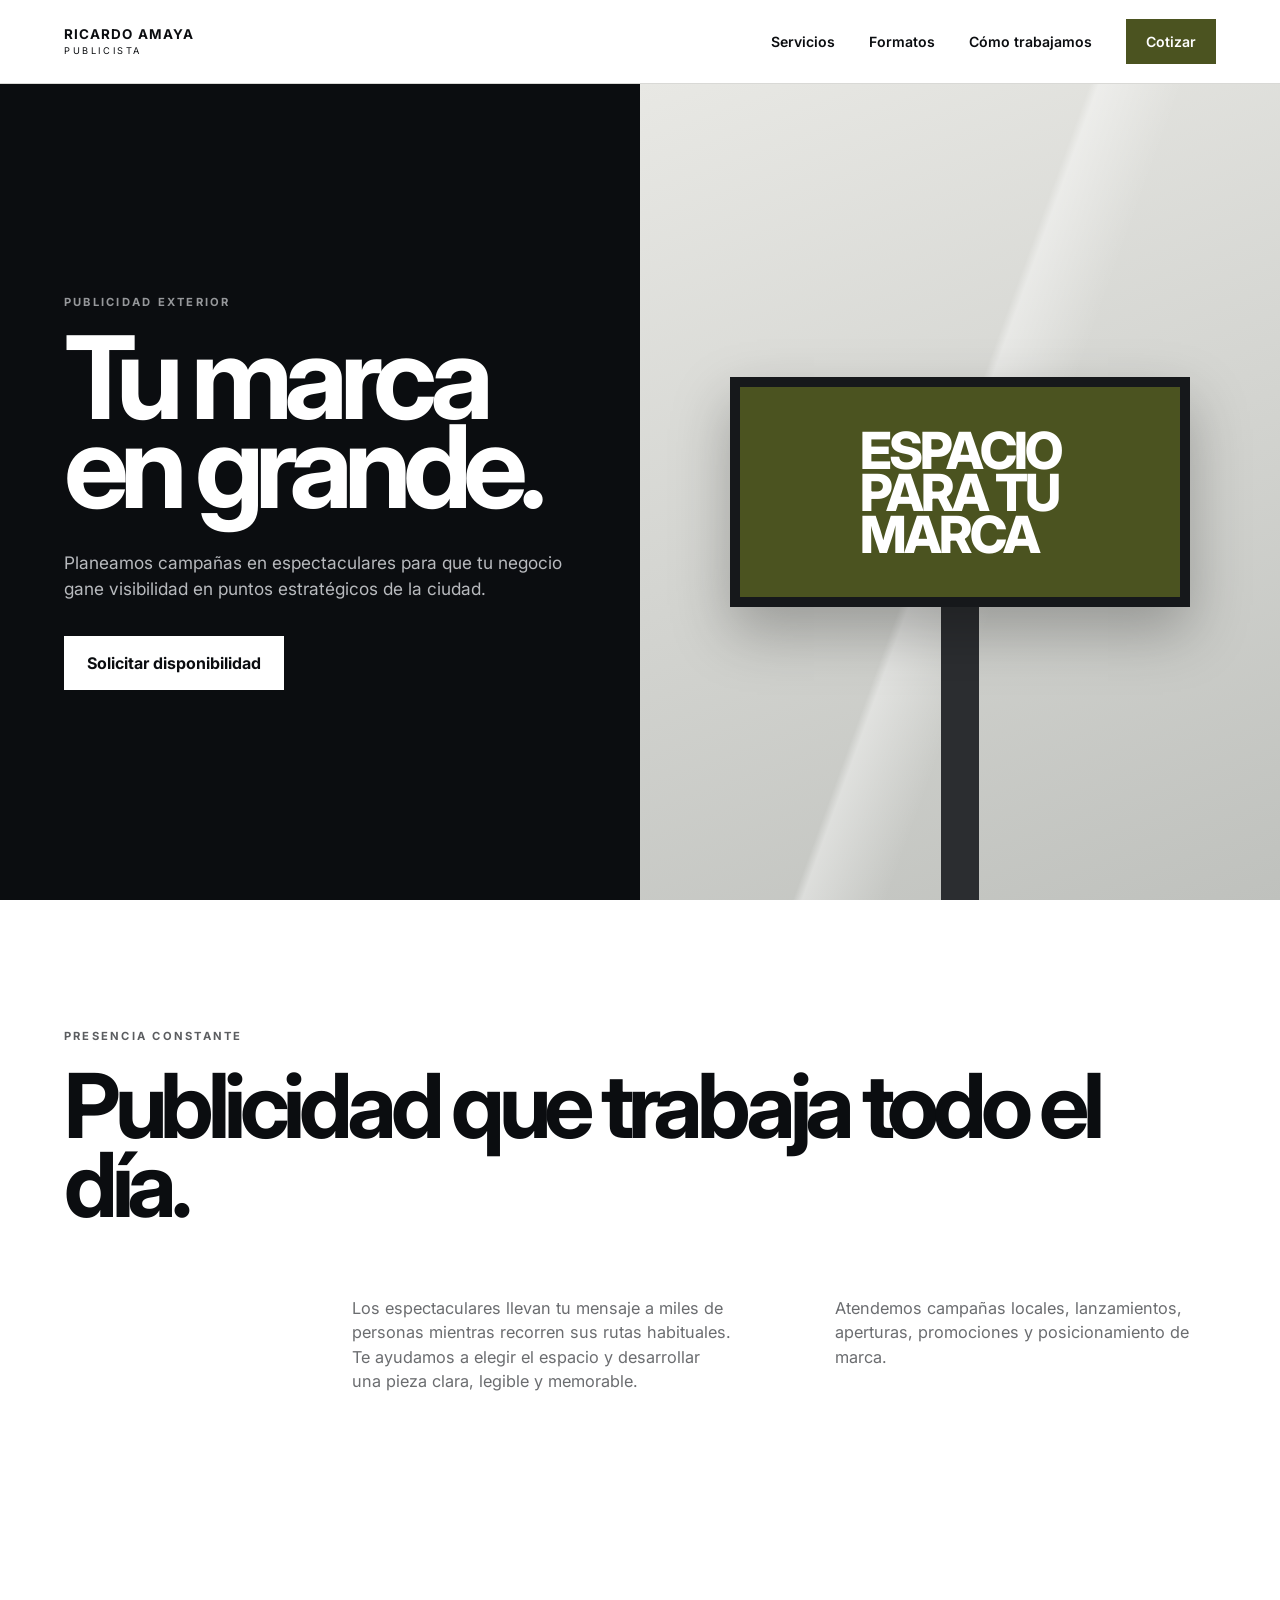
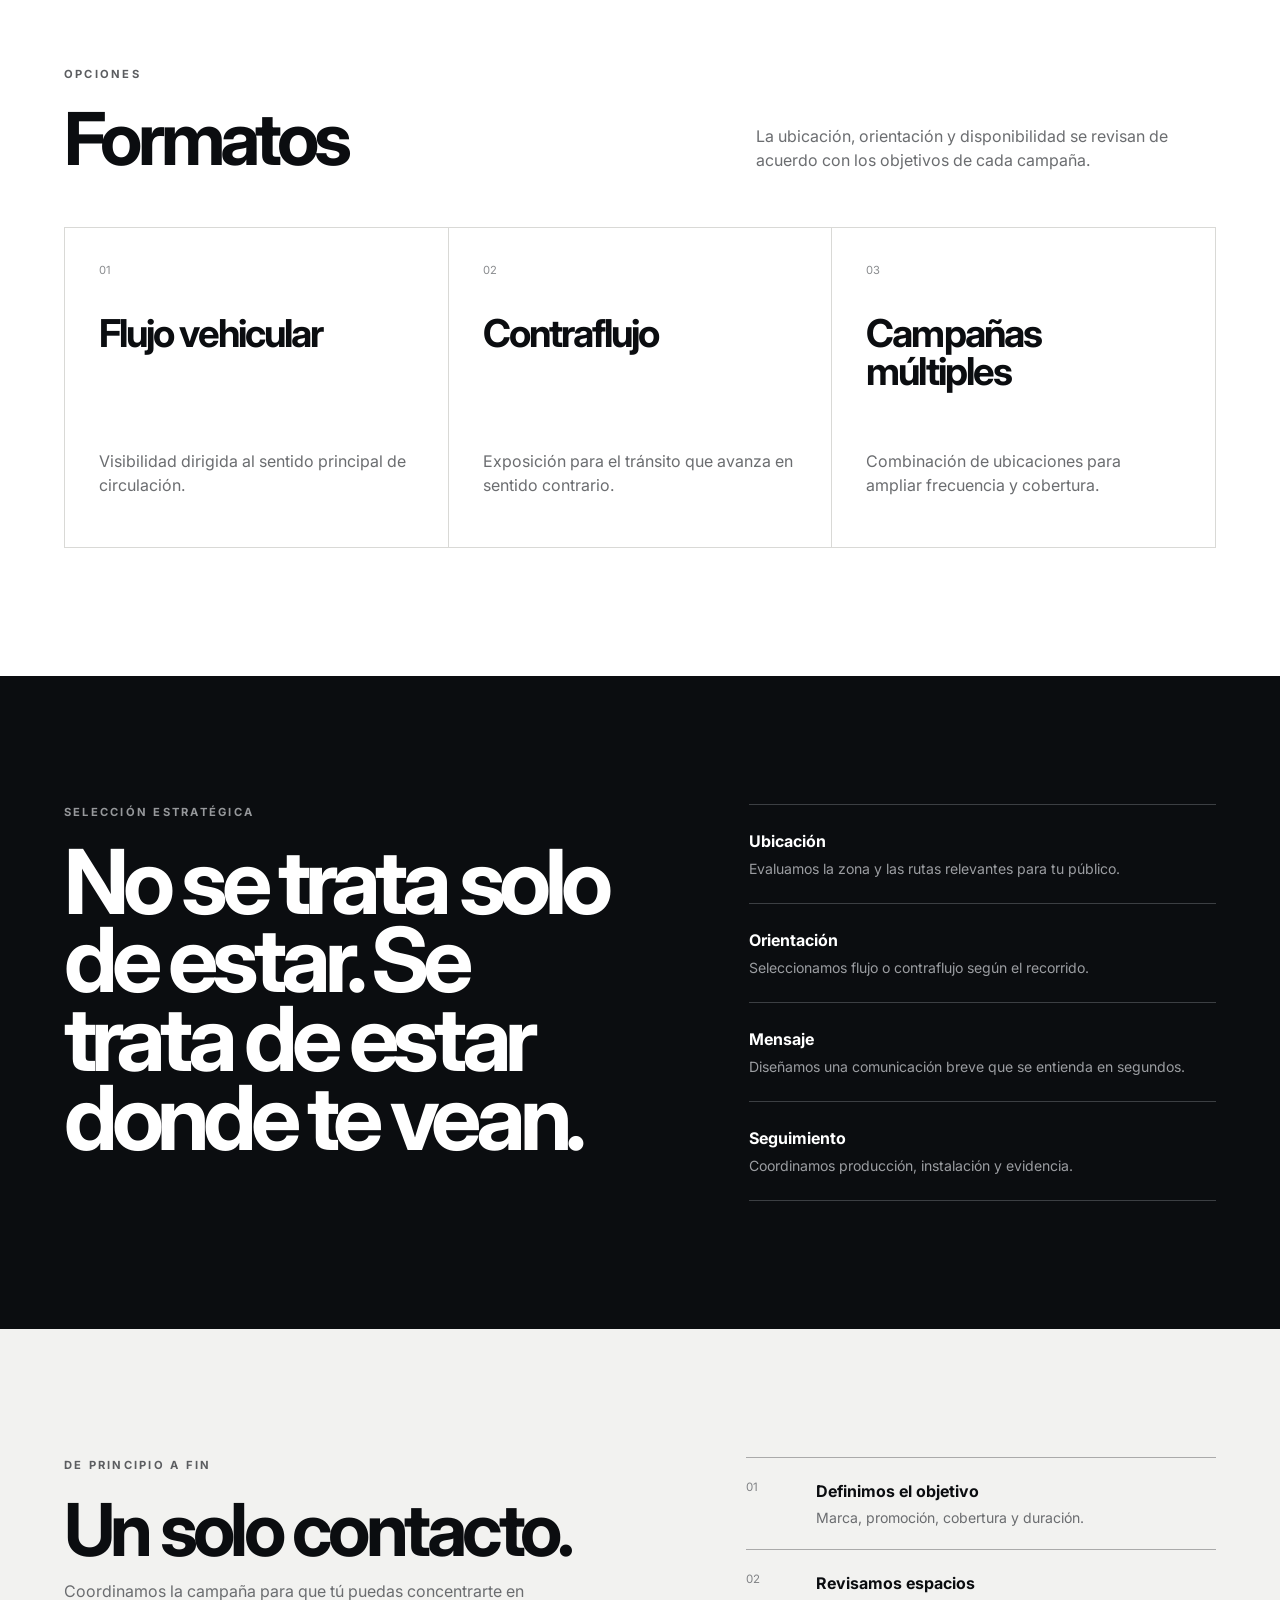
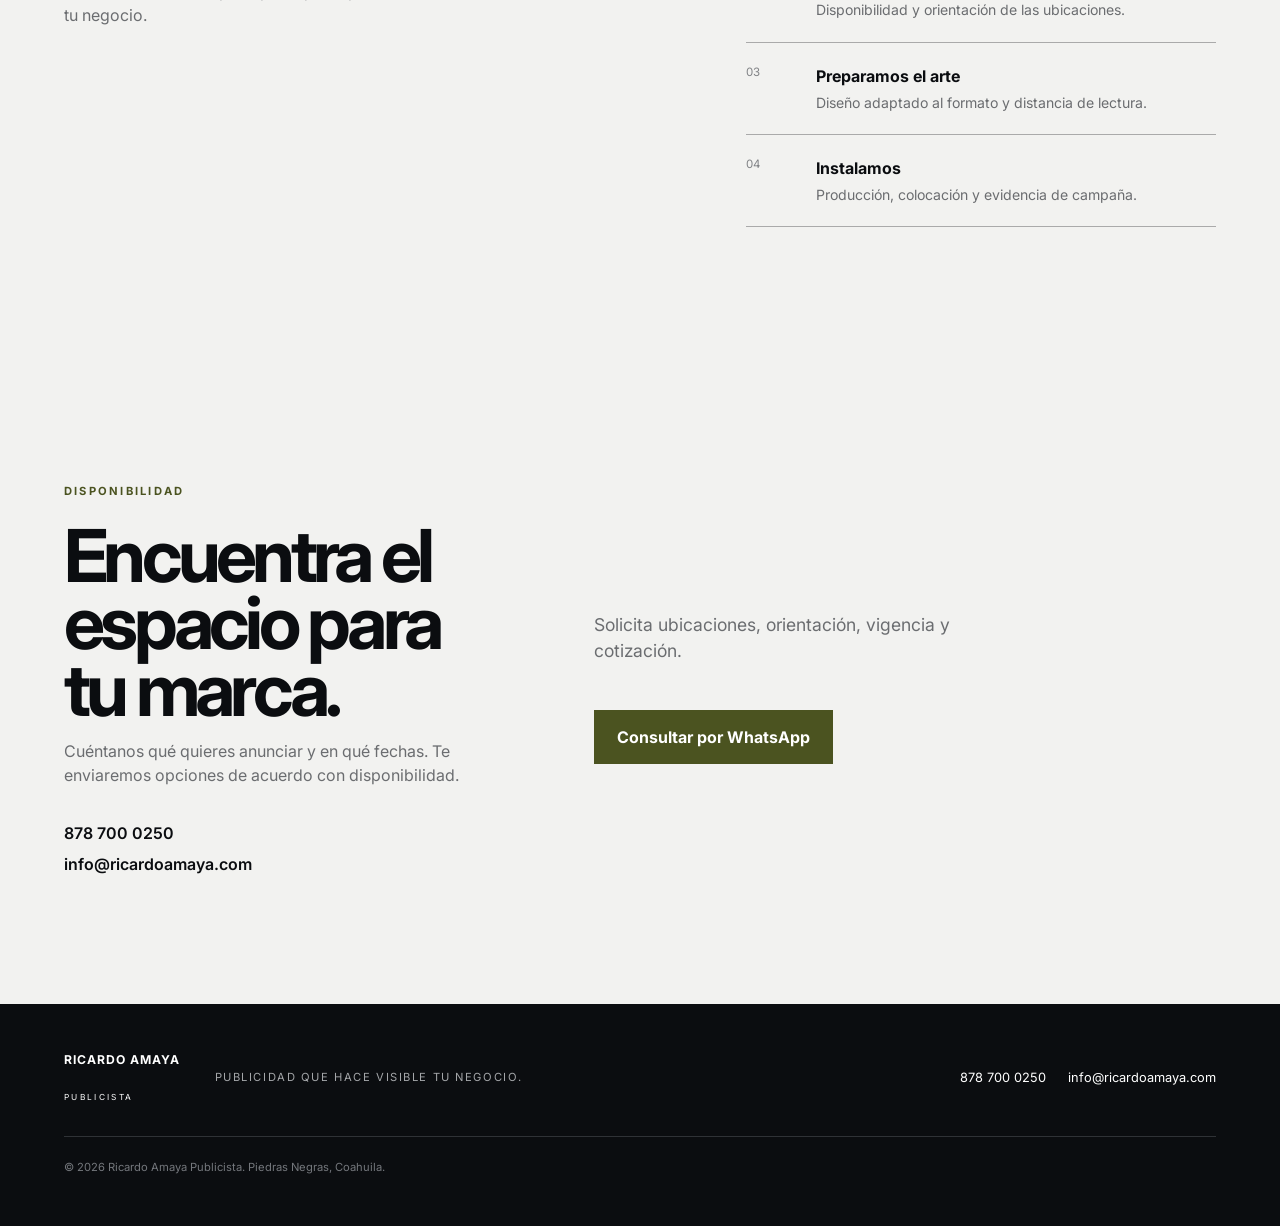
==== servicios/espectaculares.html @ 683adf5c "Agregar página de espectaculares" ====
<!doctype html>
<html lang="es-MX">
<head>
  <meta charset="UTF-8"><meta name="viewport" content="width=device-width,initial-scale=1">
  <meta name="theme-color" content="#0b0d10">
  <meta name="description" content="Publicidad en espectaculares y medios exteriores en Piedras Negras. Planeación, espacios, producción e instalación.">
  <meta property="og:title" content="Espectaculares | Ricardo Amaya Publicista"><meta property="og:type" content="website">
  <title>Espectaculares | Ricardo Amaya Publicista</title>
  <link rel="icon" type="image/png" sizes="64x64" href="../assets/icons/favicon-64.png">
  <link rel="preconnect" href="https://fonts.googleapis.com"><link rel="preconnect" href="https://fonts.gstatic.com" crossorigin>
  <link href="https://fonts.googleapis.com/css2?family=Inter:wght@400;500;600;700;800&display=swap" rel="stylesheet">
  <link rel="stylesheet" href="../styles.css"><link rel="stylesheet" href="../films-overrides.css">
</head>
<body class="service-page">
  <header class="site-header">
    <a class="brand brand-wordmark" href="../index.html" aria-label="Ricardo Amaya Publicista, inicio"><strong>RICARDO AMAYA</strong><span>PUBLICISTA</span></a>
    <button class="menu-button" aria-label="Abrir menú" aria-expanded="false">Menú</button>
    <nav class="nav"><a href="../index.html#servicios">Servicios</a><a href="#formatos">Formatos</a><a href="#proceso">Cómo trabajamos</a><a class="nav-cta" href="https://wa.me/528787000250?text=Hola%20Ricardo%2C%20quiero%20cotizar%20un%20espectacular" target="_blank" rel="noreferrer">Cotizar</a></nav>
  </header>
  <main>
    <section class="service-hero">
      <div><p class="eyebrow eyebrow-light">Publicidad exterior</p><h1>Tu marca<br>en grande.</h1><p>Planeamos campañas en espectaculares para que tu negocio gane visibilidad en puntos estratégicos de la ciudad.</p><a class="button button-white" href="#contacto">Solicitar disponibilidad</a></div>
      <div class="billboard-scene" aria-label="Representación de un espectacular publicitario"><div class="billboard"><span>ESPACIO<br>PARA TU<br>MARCA</span></div><div class="billboard-post"></div></div>
    </section>
    <section class="section exterior-intro">
      <p class="eyebrow">Presencia constante</p><h2>Publicidad que trabaja todo el día.</h2>
      <div class="exterior-copy"><p>Los espectaculares llevan tu mensaje a miles de personas mientras recorren sus rutas habituales. Te ayudamos a elegir el espacio y desarrollar una pieza clara, legible y memorable.</p><p>Atendemos campañas locales, lanzamientos, aperturas, promociones y posicionamiento de marca.</p></div>
    </section>
    <section class="section formats" id="formatos">
      <div class="section-heading"><div><p class="eyebrow">Opciones</p><h2>Formatos</h2></div><p>La ubicación, orientación y disponibilidad se revisan de acuerdo con los objetivos de cada campaña.</p></div>
      <div class="format-grid"><article><span>01</span><h3>Flujo vehicular</h3><p>Visibilidad dirigida al sentido principal de circulación.</p></article><article><span>02</span><h3>Contraflujo</h3><p>Exposición para el tránsito que avanza en sentido contrario.</p></article><article><span>03</span><h3>Campañas múltiples</h3><p>Combinación de ubicaciones para ampliar frecuencia y cobertura.</p></article></div>
    </section>
    <section class="section location-section">
      <div><p class="eyebrow eyebrow-light">Selección estratégica</p><h2>No se trata solo de estar. Se trata de estar donde te vean.</h2></div>
      <ul><li><strong>Ubicación</strong><span>Evaluamos la zona y las rutas relevantes para tu público.</span></li><li><strong>Orientación</strong><span>Seleccionamos flujo o contraflujo según el recorrido.</span></li><li><strong>Mensaje</strong><span>Diseñamos una comunicación breve que se entienda en segundos.</span></li><li><strong>Seguimiento</strong><span>Coordinamos producción, instalación y evidencia.</span></li></ul>
    </section>
    <section class="section process-section" id="proceso">
      <div class="process-intro"><p class="eyebrow">De principio a fin</p><h2>Un solo contacto.</h2><p>Coordinamos la campaña para que tú puedas concentrarte en tu negocio.</p></div>
      <ol class="process"><li><span>01</span><div><strong>Definimos el objetivo</strong><p>Marca, promoción, cobertura y duración.</p></div></li><li><span>02</span><div><strong>Revisamos espacios</strong><p>Disponibilidad y orientación de las ubicaciones.</p></div></li><li><span>03</span><div><strong>Preparamos el arte</strong><p>Diseño adaptado al formato y distancia de lectura.</p></div></li><li><span>04</span><div><strong>Instalamos</strong><p>Producción, colocación y evidencia de campaña.</p></div></li></ol>
    </section>
    <section class="contact service-contact section" id="contacto">
      <div class="contact-copy"><p class="eyebrow">Disponibilidad</p><h2>Encuentra el espacio para tu marca.</h2><p>Cuéntanos qué quieres anunciar y en qué fechas. Te enviaremos opciones de acuerdo con disponibilidad.</p><div class="contact-direct"><a href="tel:+528787000250">878 700 0250</a><a href="mailto:info@ricardoamaya.com">info@ricardoamaya.com</a></div></div>
      <div class="contact-action"><p>Solicita ubicaciones, orientación, vigencia y cotización.</p><a class="button button-dark" href="https://wa.me/528787000250?text=Hola%20Ricardo%2C%20quiero%20conocer%20la%20disponibilidad%20de%20espectaculares" target="_blank" rel="noreferrer">Consultar por WhatsApp</a></div>
    </section>
  </main>
  <footer><div class="footer-wordmark"><strong>RICARDO AMAYA</strong><span>PUBLICISTA</span></div><p>Publicidad que hace visible tu negocio.</p><div><a href="tel:+528787000250">878 700 0250</a><a href="mailto:info@ricardoamaya.com">info@ricardoamaya.com</a></div><small>© <span id="year"></span> Ricardo Amaya Publicista. Piedras Negras, Coahuila.</small></footer>
  <script src="../app.js"></script>
</body>
</html>
---- styles.css ----
:root{--black:#0b0d10;--white:#fff;--paper:#f2f2f0;--gray:#6b6d70;--line:#d9d9d6;--pad:clamp(20px,5vw,76px)}
*{box-sizing:border-box}html{scroll-behavior:smooth}body{margin:0;background:#fff;color:var(--black);font-family:Inter,Arial,sans-serif;line-height:1.5}a{color:inherit;text-decoration:none}button,input,textarea{font:inherit}img{max-width:100%}.site-header{height:84px;padding:0 var(--pad);display:flex;align-items:center;justify-content:space-between;border-bottom:1px solid var(--line);position:sticky;top:0;background:rgba(255,255,255,.96);backdrop-filter:blur(14px);z-index:20}.brand img{width:86px;height:60px;object-fit:contain}.nav{display:flex;align-items:center;gap:34px;font-weight:600;font-size:.88rem}.nav a:not(.nav-cta):hover{opacity:.5}.nav-cta{background:var(--black);color:#fff;padding:12px 20px}.menu-button{display:none;border:0;background:none;font-weight:700}.eyebrow{text-transform:uppercase;letter-spacing:.2em;font-weight:700;font-size:.7rem;margin:0 0 22px;color:#5b5d60}.eyebrow-light{color:#96989b}.hero{min-height:calc(100vh - 84px);display:grid;grid-template-columns:1.07fr .93fr;background:var(--black);color:#fff}.hero-copy{padding:clamp(75px,9vw,140px) var(--pad);display:flex;flex-direction:column;justify-content:center}.hero-copy .eyebrow{color:#a4a6a9}.hero h1{font-size:clamp(3.8rem,7.7vw,8.1rem);line-height:.88;letter-spacing:-.072em;margin:0 0 35px;max-width:1050px}.hero-text{font-size:clamp(1rem,1.45vw,1.22rem);max-width:650px;color:#babcbf;margin:0 0 38px}.hero-actions{display:flex;gap:12px;flex-wrap:wrap}.button{min-height:52px;padding:14px 22px;display:inline-flex;align-items:center;justify-content:center;font-weight:700;border:1px solid var(--black);cursor:pointer}.button-white{background:#fff;color:var(--black);border-color:#fff}.button-outline{background:transparent;color:#fff;border-color:#55585c}.button-dark{background:var(--black);color:#fff}.hero-reel{min-height:580px;margin:clamp(20px,3vw,48px);margin-left:0;border:1px solid #31343a;position:relative;display:grid;place-items:center;background:radial-gradient(circle at 52% 42%,#252930 0,#111317 40%,#08090b 75%);overflow:hidden}.hero-reel:before,.hero-reel:after{content:"";position:absolute;border:1px solid #292c31;width:70%;aspect-ratio:1;border-radius:50%}.hero-reel:after{width:48%}.reel-mark{width:min(48%,310px);position:relative;z-index:2}.frame{position:absolute;left:24px;right:24px;display:flex;justify-content:space-between;font-size:.62rem;letter-spacing:.16em;color:#777b82}.frame-top{top:22px}.frame-bottom{bottom:22px}.frame-bottom span{flex:1}.frame-bottom span:nth-child(2){text-align:center}.frame-bottom span:last-child{text-align:right}.section{padding:clamp(80px,10vw,150px) var(--pad)}.section-heading{display:flex;justify-content:space-between;align-items:flex-end;gap:40px;margin-bottom:55px}.section-heading h2,.contact h2,.process-intro h2{font-size:clamp(2.9rem,5.7vw,5.8rem);letter-spacing:-.065em;line-height:.92;margin:0}.section-heading>p{max-width:460px;color:var(--gray);margin:0}.project-grid{display:grid;grid-template-columns:1.15fr .85fr;gap:20px}.project-visual{aspect-ratio:4/3;position:relative;display:flex;align-items:flex-end;padding:clamp(24px,4vw,50px);overflow:hidden;color:#fff;background:var(--black)}.project-visual:before{content:"";position:absolute;inset:0;background:repeating-linear-gradient(118deg,transparent 0 45px,rgba(255,255,255,.035) 46px 47px)}.project-dilesa{background:linear-gradient(140deg,#08090b,#333 55%,#0b0d10)}.project-rincon{background:linear-gradient(140deg,#dfdfdc,#85878a 60%,#202225)}.project-visual strong{font-size:clamp(2.3rem,5vw,6rem);letter-spacing:-.06em;line-height:.85;position:relative}.project-index{position:absolute;top:24px;left:26px;font-size:.7rem;letter-spacing:.14em}.play{position:absolute;right:25px;top:21px;border:1px solid #ffffff73;width:46px;height:46px;border-radius:50%;display:grid;place-items:center;font-size:.7rem}.project-info{display:flex;justify-content:space-between;gap:24px;padding:21px 0;border-bottom:1px solid var(--line)}.project-info p{margin:0;color:var(--gray);font-size:.76rem;text-transform:uppercase;letter-spacing:.11em}.project-info h3{margin:4px 0 0;font-size:1.25rem}.project-info>span,.portfolio-note{color:var(--gray);font-size:.78rem;text-align:right}.portfolio-note{margin:25px 0 0;text-align:left}.statement{background:var(--black);color:#fff;min-height:85vh;display:flex;flex-direction:column;justify-content:center}.statement h2{font-size:clamp(3.2rem,7vw,8rem);line-height:.9;letter-spacing:-.07em;margin:0 0 35px;max-width:1400px}.statement>p:not(.eyebrow){color:#adafb3;font-size:1.1rem;max-width:660px;margin:0 0 38px}.text-link{font-weight:700;border-bottom:1px solid #555;width:max-content;padding-bottom:8px}.service-list{border-top:1px solid var(--line)}.service-list article{display:grid;grid-template-columns:70px minmax(240px,.8fr) 1fr;gap:30px;padding:38px 0;border-bottom:1px solid var(--line)}.service-list article>span{font-size:.72rem;color:#929497}.service-list h3{margin:0;font-size:clamp(1.7rem,3vw,3.1rem);letter-spacing:-.045em}.service-list p{margin:8px 0 0;color:var(--gray);max-width:540px}.process-section{background:var(--paper);display:grid;grid-template-columns:1fr .85fr;gap:clamp(60px,10vw,150px)}.process-intro>p:last-child{color:var(--gray);max-width:470px}.process{margin:0;padding:0;list-style:none;border-top:1px solid #aaa}.process li{display:grid;grid-template-columns:55px 1fr;gap:15px;padding:21px 0;border-bottom:1px solid #aaa}.process li>span{font-size:.72rem;color:#818386}.process p{margin:4px 0 0;color:var(--gray);font-size:.88rem}.package-grid{display:grid;grid-template-columns:repeat(3,1fr);gap:18px}.package-grid article{border:1px solid var(--line);padding:clamp(25px,3vw,42px);min-height:260px;display:flex;flex-direction:column}.package-grid .featured{background:var(--black);color:#fff;border-color:var(--black)}.package-grid p{font-size:.72rem;text-transform:uppercase;letter-spacing:.12em;margin:0;color:var(--gray)}.package-grid .featured p,.package-grid .featured span{color:#aaa}.package-grid h3{font-size:clamp(1.75rem,3vw,3rem);letter-spacing:-.05em;line-height:1;margin:28px 0}.package-grid span{color:var(--gray);margin-top:auto}.package-detail{color:var(--gray);font-size:.78rem;max-width:900px;margin:25px 0 0}.contact{display:grid;grid-template-columns:.8fr 1.2fr;gap:clamp(55px,9vw,130px);background:var(--paper)}.contact-copy>p:not(.eyebrow){color:var(--gray);max-width:460px}.contact-direct{display:grid;gap:7px;margin-top:34px;font-weight:600}.contact form{display:grid;grid-template-columns:1fr 1fr;gap:24px}.contact label{display:grid;gap:9px;font-size:.72rem;font-weight:700;text-transform:uppercase;letter-spacing:.09em}.contact input,.contact textarea{border:0;border-bottom:1px solid #969696;padding:14px 0;background:transparent;border-radius:0;outline:none;text-transform:none;letter-spacing:0}.contact input:focus,.contact textarea:focus{border-color:var(--black)}.full{grid-column:1/-1}footer{background:var(--black);color:#fff;padding:50px var(--pad);display:grid;grid-template-columns:auto 1fr auto;align-items:center;gap:35px}footer>img{width:92px}footer>p{text-transform:uppercase;font-size:.7rem;letter-spacing:.14em;color:#a4a6a9}footer>div{display:flex;justify-content:flex-end;gap:22px;font-size:.8rem}footer small{grid-column:1/-1;border-top:1px solid #2f3236;padding-top:22px;color:#74777c;font-size:.7rem}
@media(max-width:900px){.menu-button{display:block}.nav{position:absolute;left:0;right:0;top:84px;background:#fff;border-bottom:1px solid var(--line);padding:20px var(--pad);display:none;flex-direction:column;align-items:stretch;gap:18px}.nav.open{display:flex}.hero{grid-template-columns:1fr}.hero-copy{min-height:650px}.hero-reel{margin:0 20px 20px;min-height:560px}.project-grid,.process-section,.contact{grid-template-columns:1fr}.package-grid{grid-template-columns:1fr}.package-grid article{min-height:210px}footer{grid-template-columns:1fr}footer>div{justify-content:flex-start;flex-wrap:wrap}}@media(max-width:600px){.site-header{height:70px}.brand img{width:72px;height:50px}.nav{top:70px}.hero-copy{min-height:610px}.hero h1{font-size:clamp(3.4rem,17vw,5.6rem)}.hero-reel{min-height:440px}.hero-actions .button{width:100%}.section-heading{display:block}.section-heading>p{margin-top:20px}.project-info{display:block}.project-info>span{display:block;text-align:left;margin-top:12px}.service-list article{grid-template-columns:38px 1fr;gap:14px}.service-list article p{grid-column:2}.contact form{grid-template-columns:1fr}.contact form>*{grid-column:1/-1}.statement{min-height:75vh}footer>div{display:grid}}@media(prefers-reduced-motion:reduce){html{scroll-behavior:auto}}

/* Ricardo Amaya Publicista */
.brand-wordmark{display:grid;line-height:1}.brand-wordmark strong{font-size:.84rem;letter-spacing:.08em}.brand-wordmark span{font-size:.58rem;letter-spacing:.28em;margin-top:5px}.reel-wordmark{display:grid;text-align:center;width:auto}.reel-wordmark strong{font-size:clamp(2.8rem,5vw,5rem);line-height:.8;letter-spacing:-.07em}.reel-wordmark span{font-size:.74rem;letter-spacing:.5em;margin-top:22px}.service-feature h3 a{display:inline-block}.service-feature h3 a:hover{color:#4b5320}.footer-wordmark{display:grid!important;justify-content:start!important;line-height:1}.footer-wordmark strong{font-size:.76rem;letter-spacing:.08em}.footer-wordmark span{font-size:.52rem;letter-spacing:.28em;margin-top:5px}

/* Subpágina de espectaculares */
.service-hero{min-height:calc(100vh - 84px);background:var(--black);color:#fff;display:grid;grid-template-columns:1fr 1fr;overflow:hidden}.service-hero>div:first-child{padding:clamp(80px,9vw,145px) var(--pad);display:flex;flex-direction:column;justify-content:center}.service-hero h1{font-size:clamp(4.2rem,9vw,9.5rem);line-height:.78;letter-spacing:-.075em;margin:0 0 38px}.service-hero p:not(.eyebrow){max-width:570px;color:#b8babe;font-size:1.08rem;margin:0 0 34px}.service-hero .button{width:max-content}.billboard-scene{min-height:620px;position:relative;display:grid;place-items:center;background:linear-gradient(160deg,#e8e8e4,#bfc1bd);overflow:hidden}.billboard-scene:before{content:"";position:absolute;inset:0;background:linear-gradient(110deg,transparent 0 48%,rgba(255,255,255,.4) 49%,transparent 58%)}.billboard{width:min(72%,590px);aspect-ratio:2/1;background:#4b5320;color:#fff;border:10px solid #16181b;display:grid;place-items:center;position:relative;z-index:2;box-shadow:0 25px 55px #0004}.billboard span{font-size:clamp(2rem,4vw,4.8rem);font-weight:800;line-height:.82;letter-spacing:-.055em}.billboard-post{position:absolute;width:38px;height:45%;background:#2b2d30;bottom:0}.exterior-intro h2,.location-section h2{font-size:clamp(3.4rem,7vw,7.8rem);line-height:.88;letter-spacing:-.07em;margin:0;max-width:1200px}.exterior-copy{display:grid;grid-template-columns:1fr 1fr;gap:clamp(30px,8vw,120px);margin:55px 0 0 25%;color:var(--gray);font-size:1.02rem}.format-grid{display:grid;grid-template-columns:repeat(3,1fr);border-top:1px solid var(--line);border-left:1px solid var(--line)}.format-grid article{min-height:320px;padding:34px;border-right:1px solid var(--line);border-bottom:1px solid var(--line);display:flex;flex-direction:column}.format-grid article>span{font-size:.7rem;color:#8a8c8f}.format-grid h3{font-size:clamp(1.7rem,3vw,3.2rem);letter-spacing:-.05em;line-height:1;margin:35px 0}.format-grid p{color:var(--gray);margin-top:auto}.location-section{background:var(--black);color:#fff;display:grid;grid-template-columns:1.1fr .9fr;gap:clamp(60px,9vw,140px)}.location-section ul{list-style:none;padding:0;margin:0;border-top:1px solid #3c3f43}.location-section li{padding:24px 0;border-bottom:1px solid #3c3f43;display:grid;gap:5px}.location-section li span{color:#9b9da1;font-size:.88rem}.contact-action{display:flex;flex-direction:column;justify-content:center;align-items:flex-start;gap:28px}.contact-action p{max-width:430px;color:var(--gray);font-size:1.1rem}
@media(max-width:900px){.service-hero{grid-template-columns:1fr}.service-hero>div:first-child{min-height:620px}.billboard-scene{min-height:560px}.location-section{grid-template-columns:1fr}.format-grid{grid-template-columns:1fr}.exterior-copy{margin-left:0}}@media(max-width:600px){.service-hero h1{font-size:clamp(4rem,20vw,6rem)}.billboard-scene{min-height:430px}.billboard{width:84%}.exterior-copy{grid-template-columns:1fr}.format-grid article{min-height:245px}}
---- films-overrides.css ----
:root {
  --military-green: #4b5320;
  --military-green-dark: #3b4219;
}

.nav-cta,
.contact .button-dark {
  background: var(--military-green);
  border-color: var(--military-green);
}

.nav-cta:hover,
.contact .button-dark:hover {
  background: var(--military-green-dark);
  border-color: var(--military-green-dark);
}

.projects .eyebrow,
.services .eyebrow,
.packages .eyebrow,
.contact .eyebrow {
  color: var(--military-green);
}

.package-grid .featured {
  background: var(--military-green);
  border-color: var(--military-green);
}

.project-grid {
  display: grid;
  grid-template-columns: repeat(2, minmax(260px, 390px));
  justify-content: center;
  gap: clamp(24px, 5vw, 70px);
}

.project-visual {
  aspect-ratio: 9 / 16;
  padding: clamp(24px, 3vw, 38px);
}

.project-visual strong {
  font-size: clamp(2.2rem, 4vw, 3.7rem);
}

.project-video {
  display: block;
  width: 100%;
  aspect-ratio: 9 / 16;
  object-fit: cover;
  background: #0b0d10;
}

@media (max-width: 700px) {
  .project-grid {
    grid-template-columns: minmax(250px, 390px);
  }
}
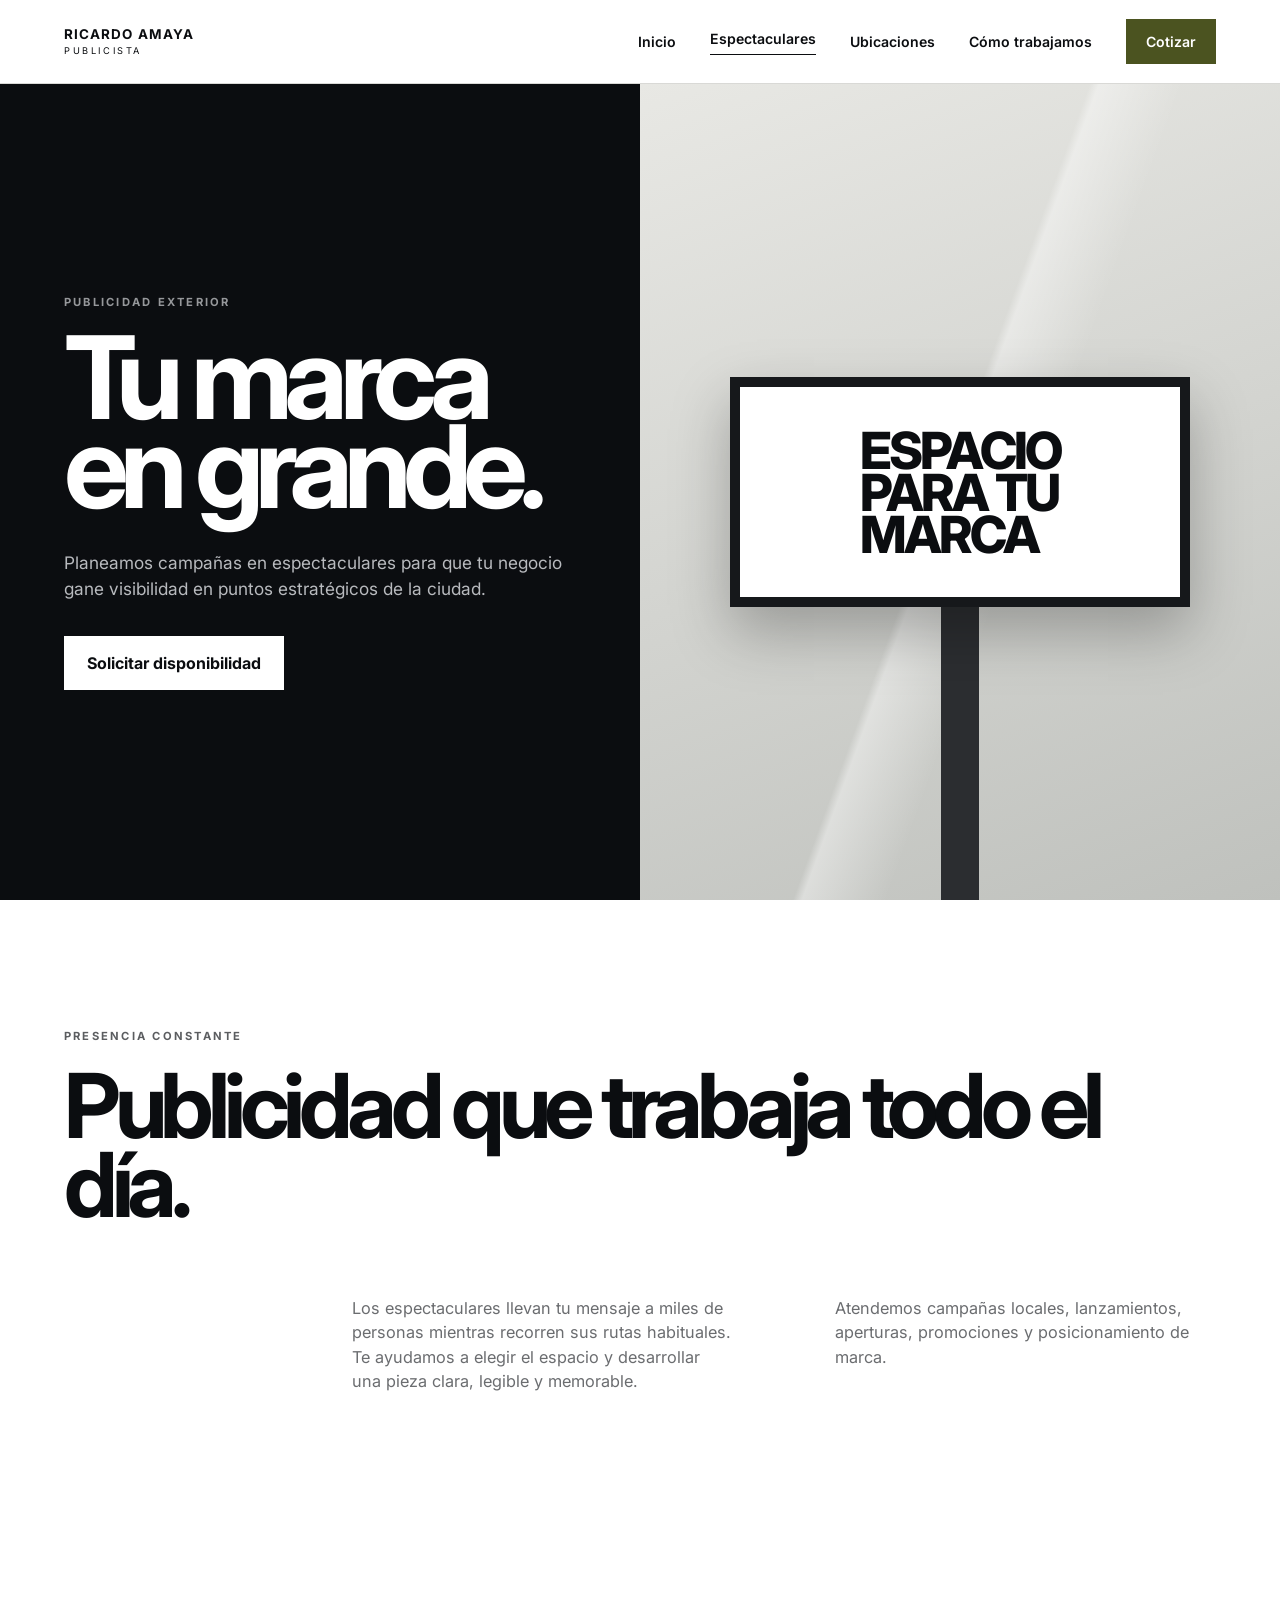
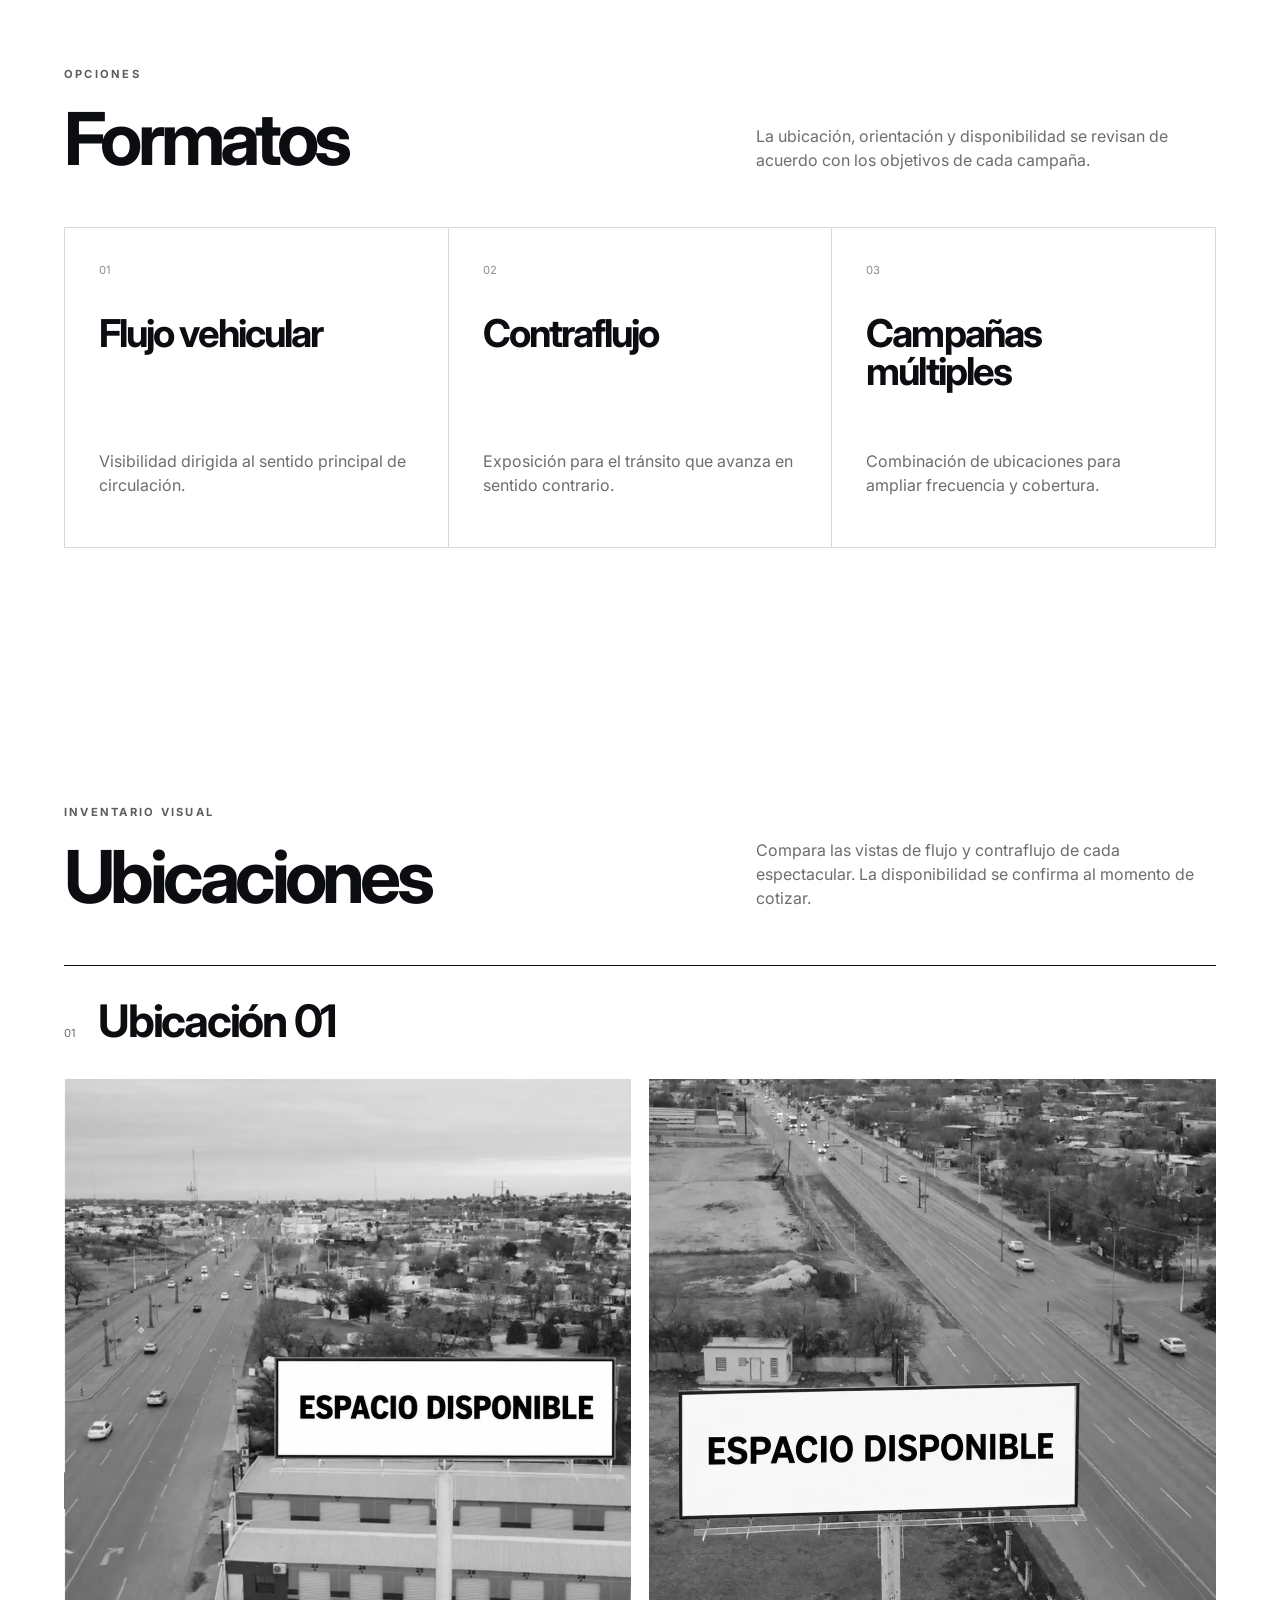
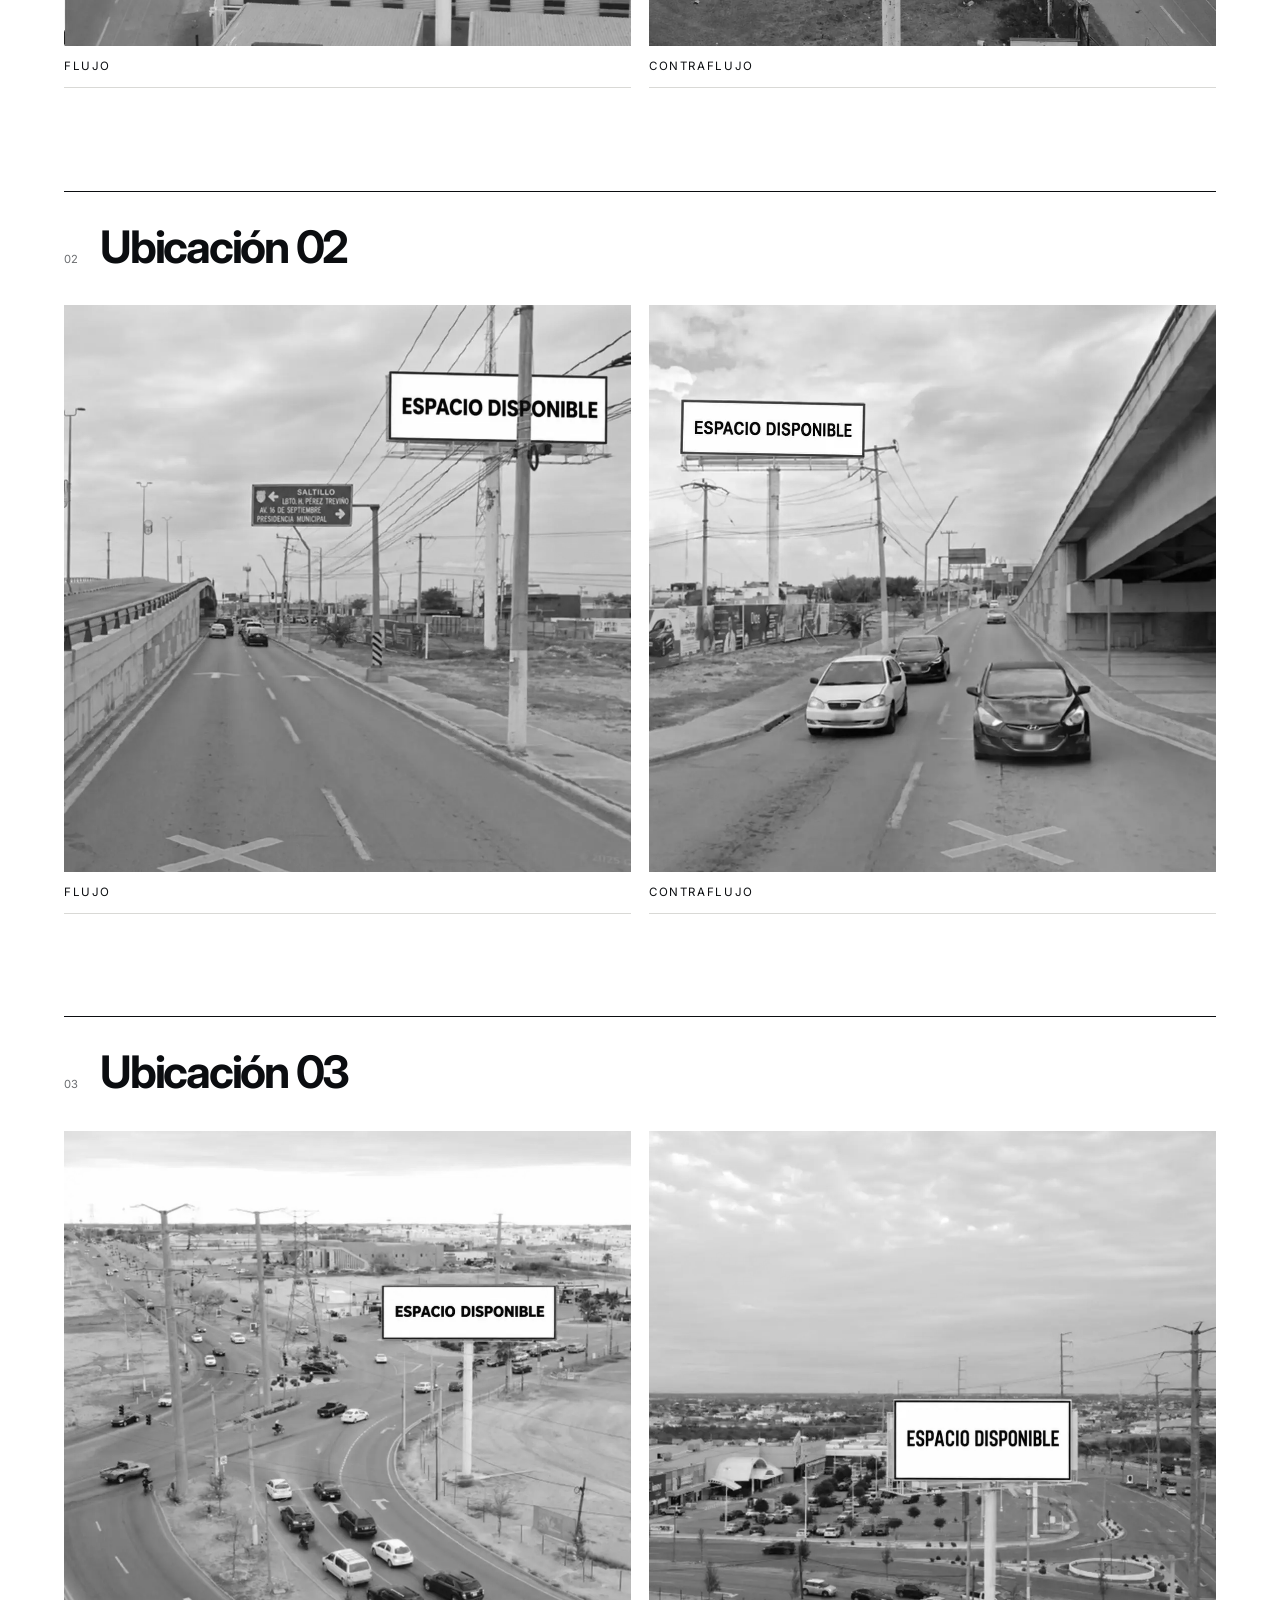
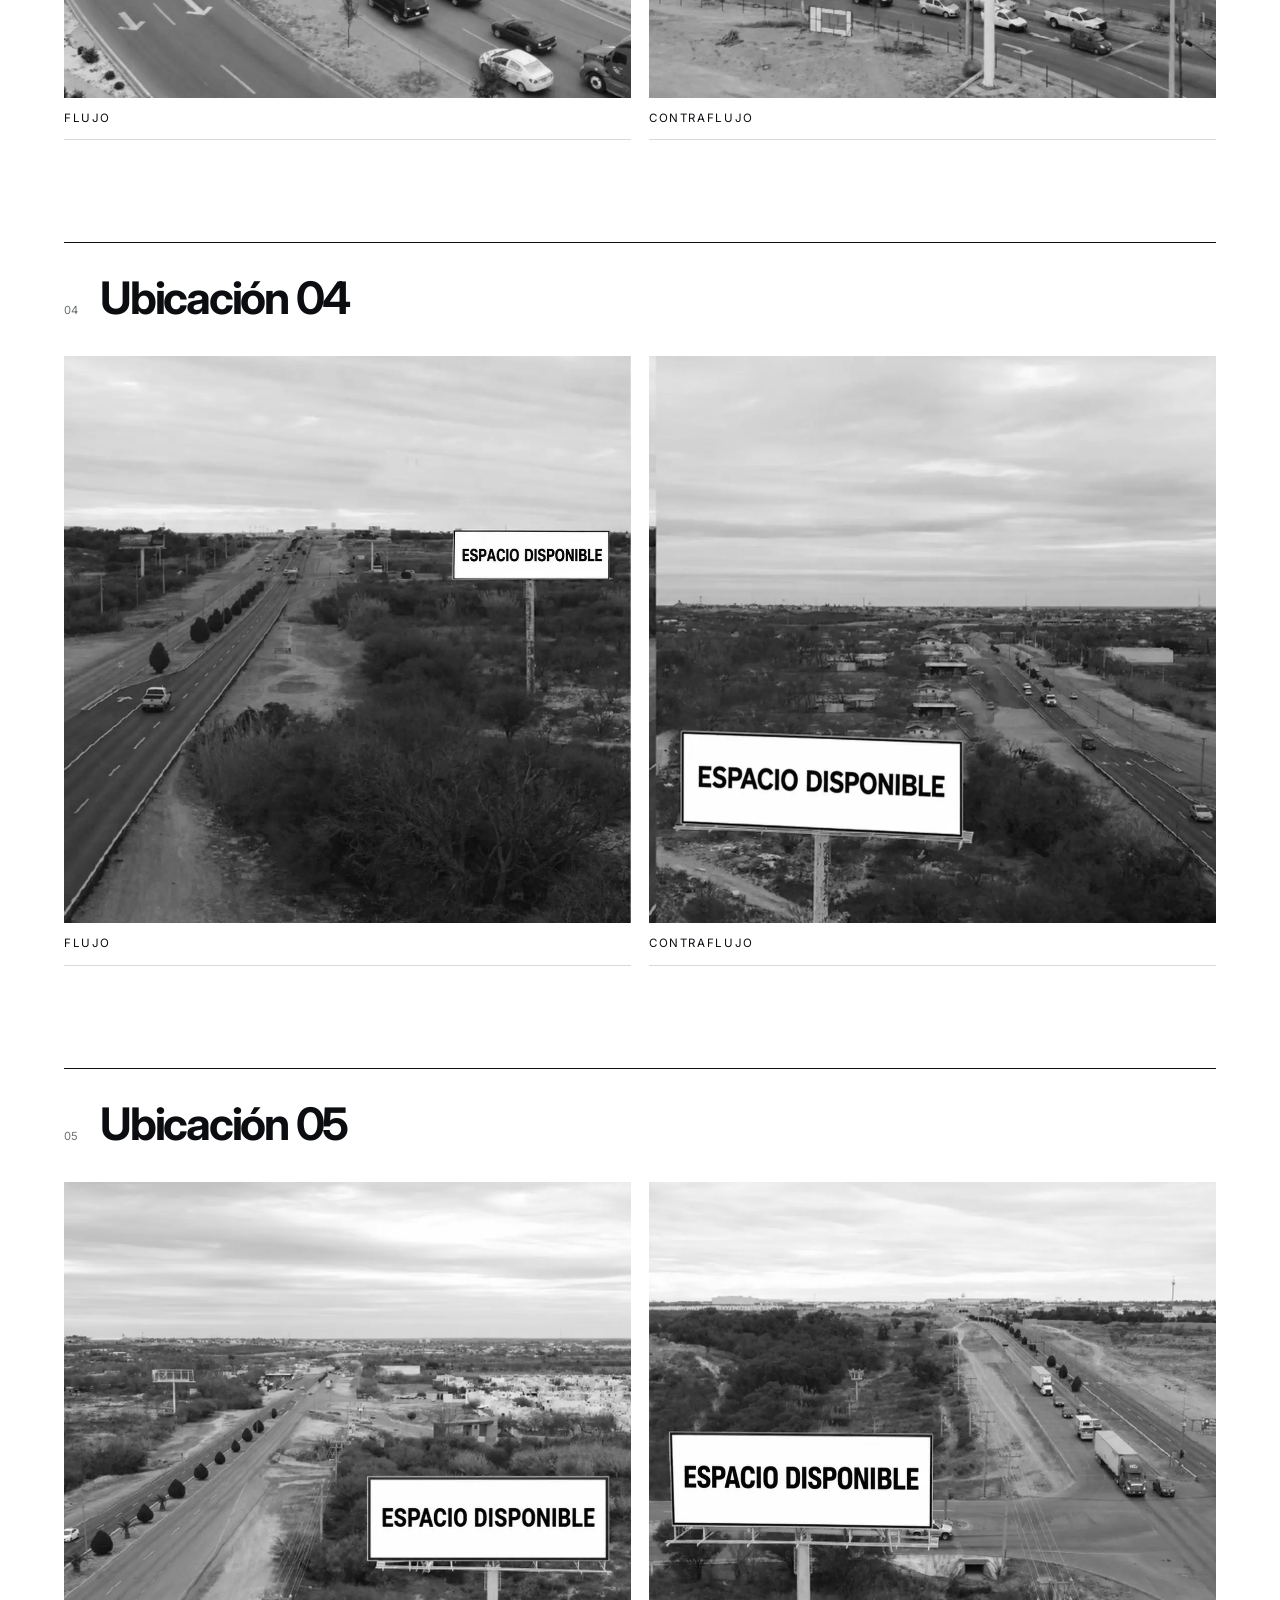
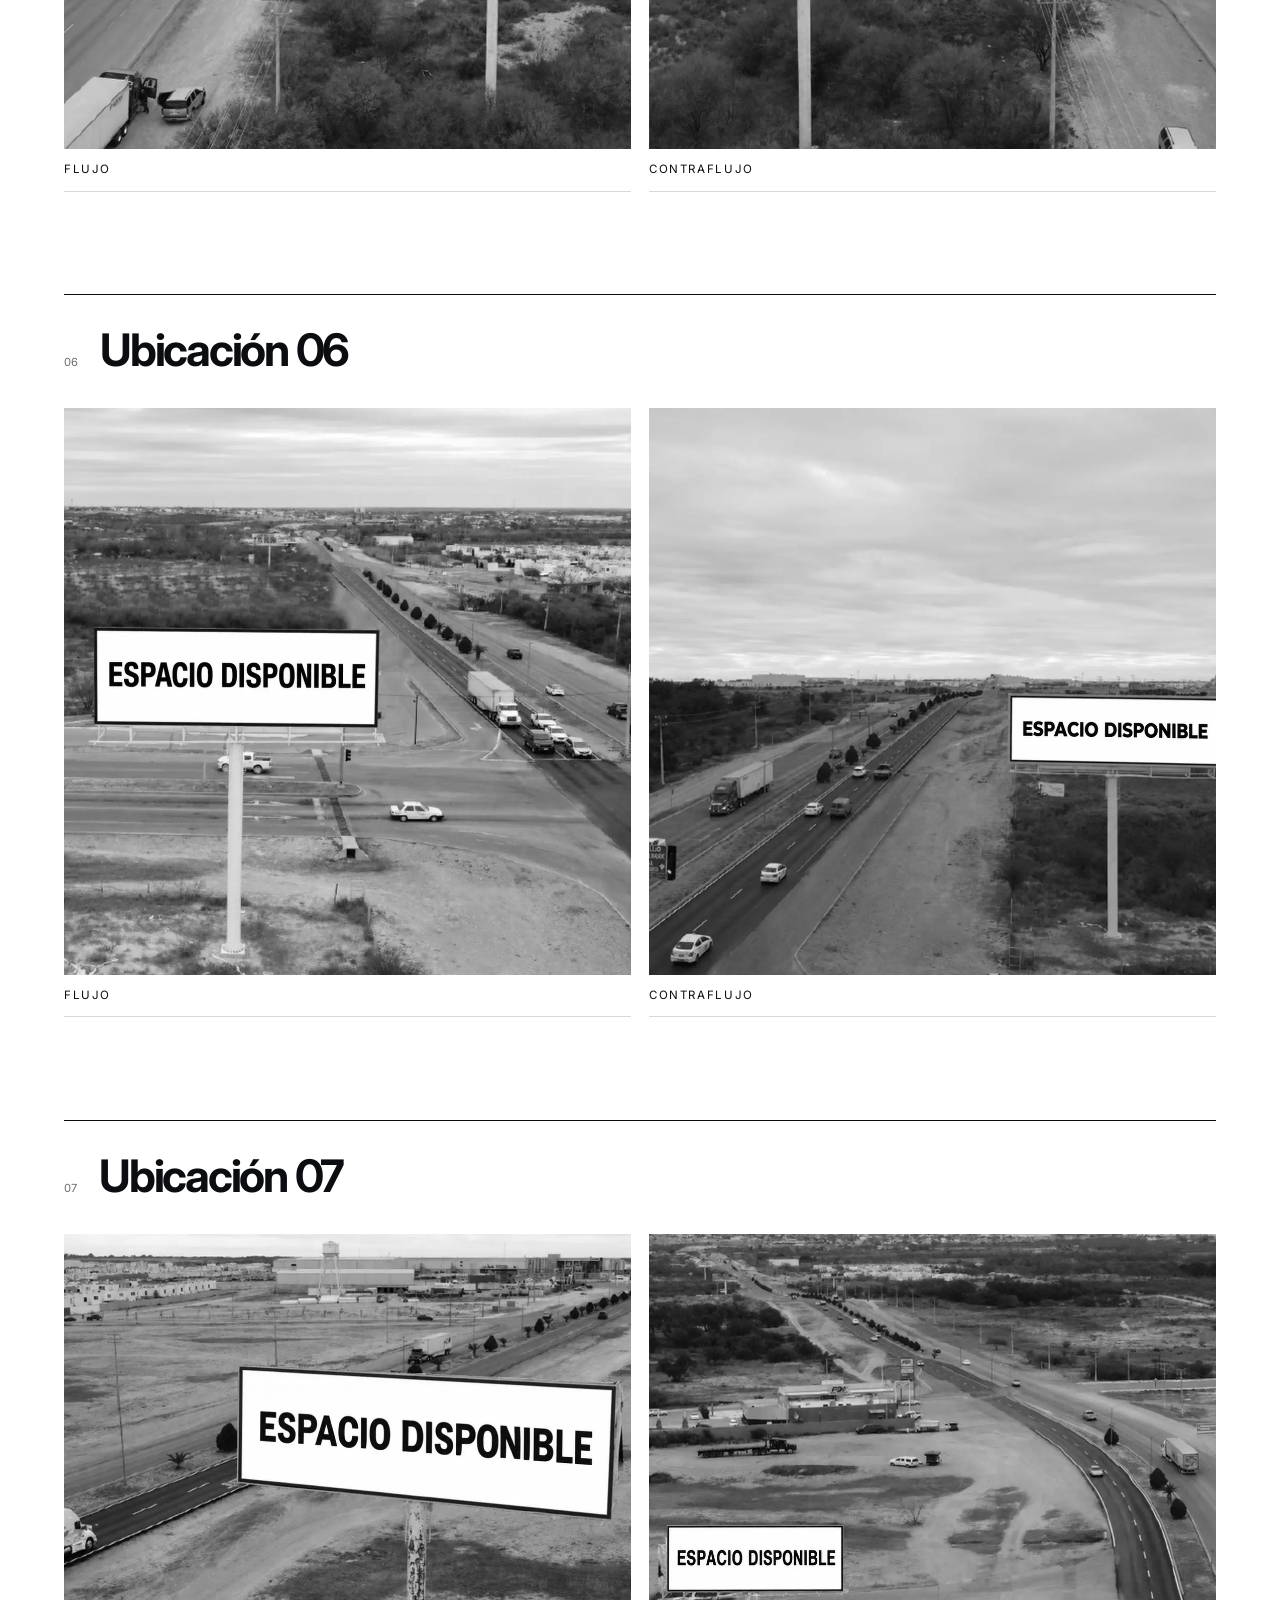
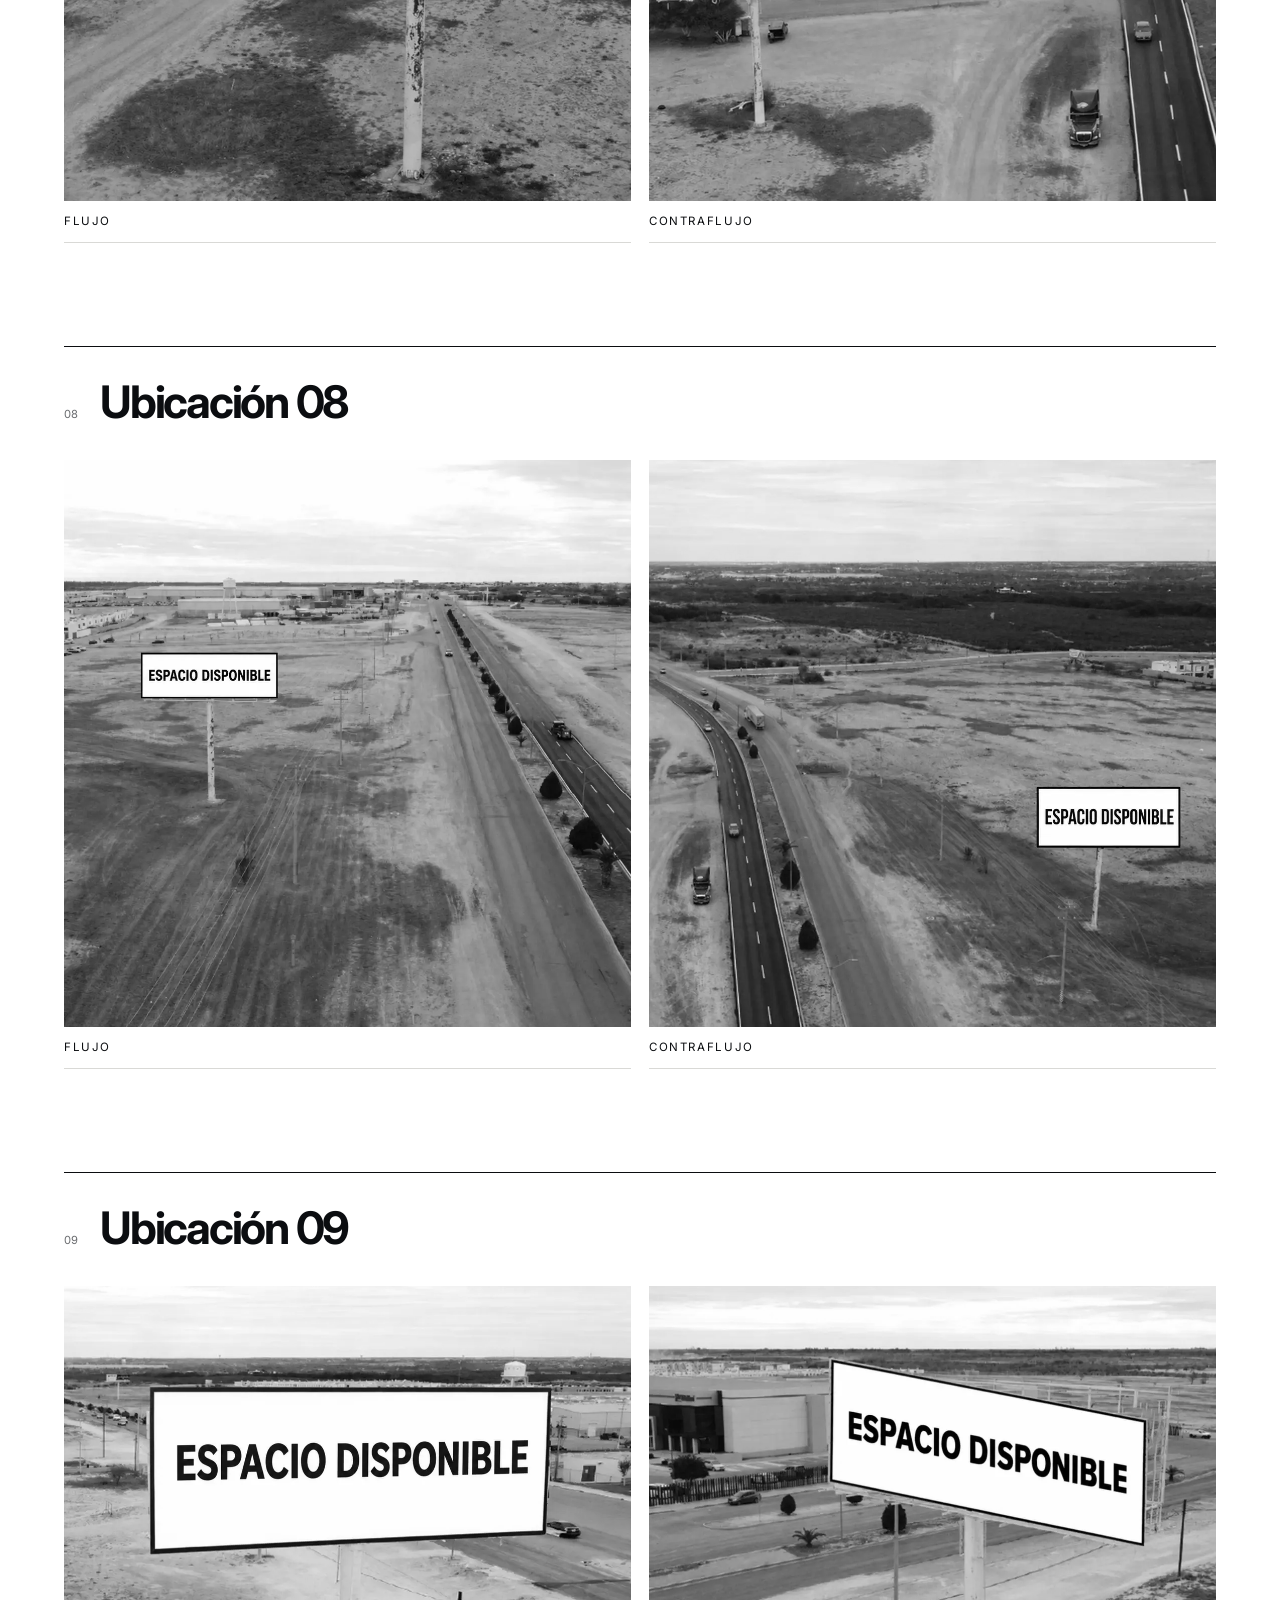
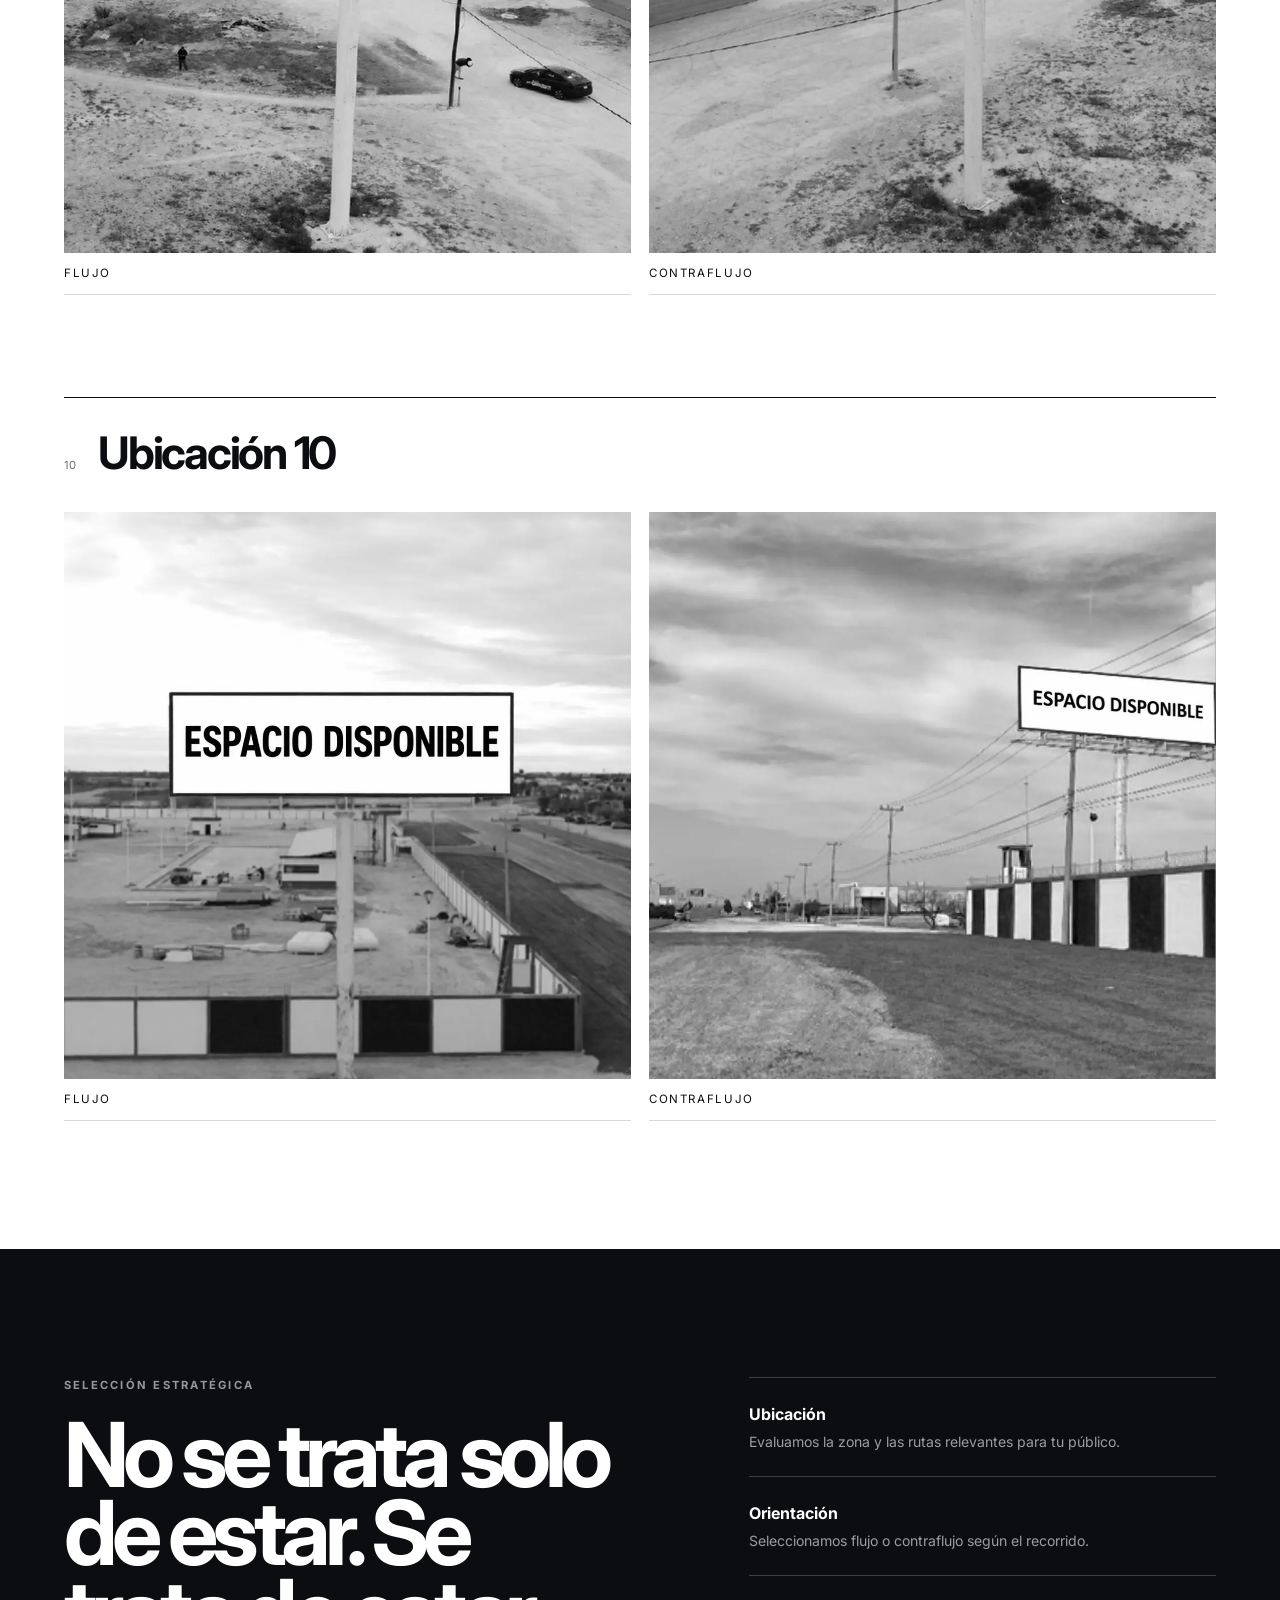
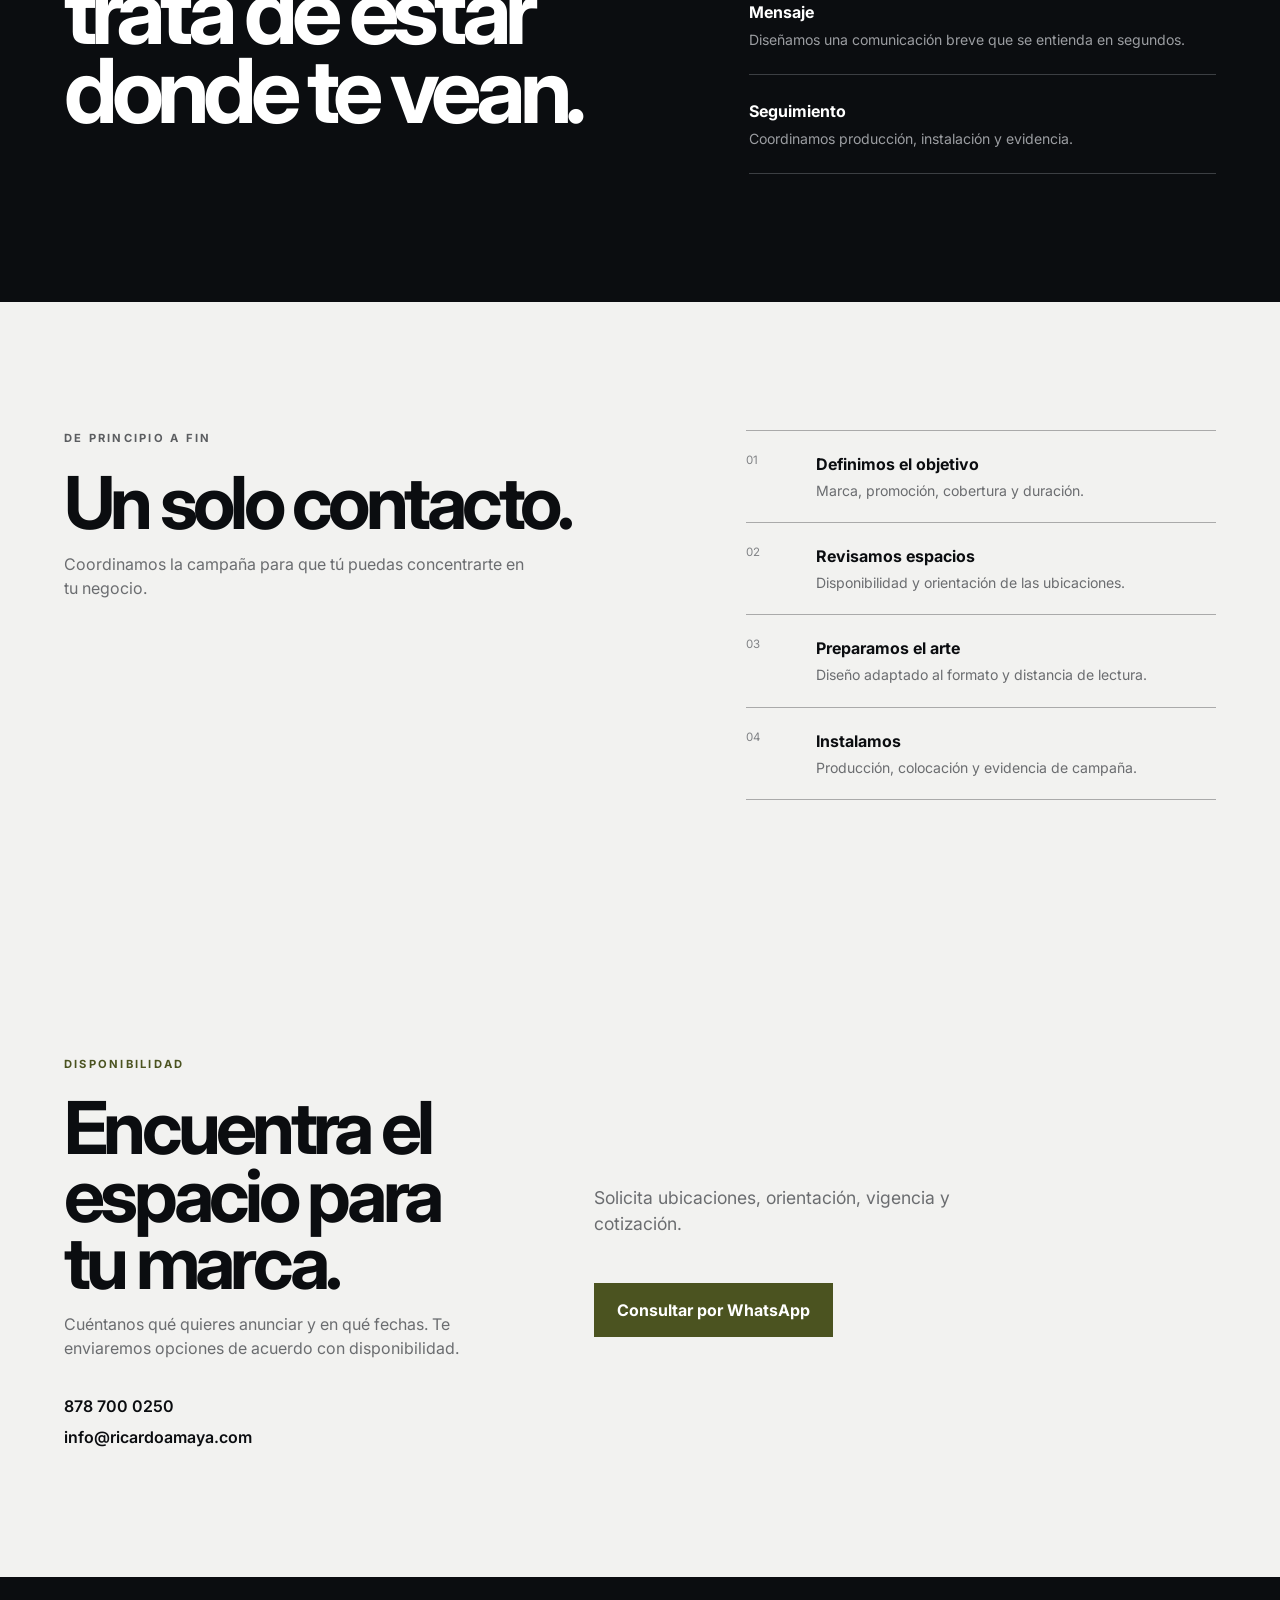
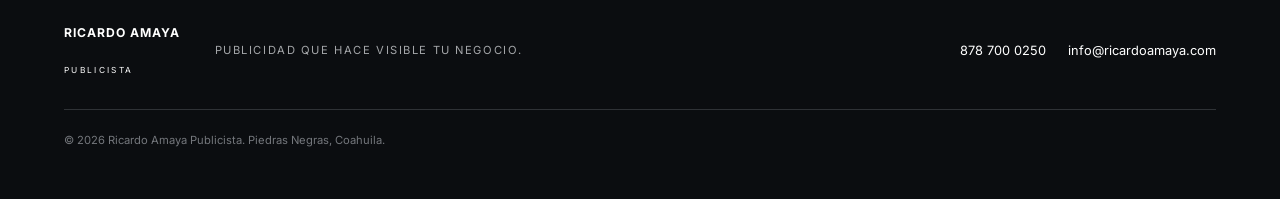
==== commit f783d912: "Add files via upload" ====
--- a/servicios/espectaculares.html
+++ b/servicios/espectaculares.html
@@ -15,10 +15,10 @@
   <header class="site-header">
     <a class="brand brand-wordmark" href="../index.html" aria-label="Ricardo Amaya Publicista, inicio"><strong>RICARDO AMAYA</strong><span>PUBLICISTA</span></a>
     <button class="menu-button" aria-label="Abrir menú" aria-expanded="false">Menú</button>
-    <nav class="nav"><a href="../index.html#servicios">Servicios</a><a href="#formatos">Formatos</a><a href="#proceso">Cómo trabajamos</a><a class="nav-cta" href="https://wa.me/528787000250?text=Hola%20Ricardo%2C%20quiero%20cotizar%20un%20espectacular" target="_blank" rel="noreferrer">Cotizar</a></nav>
+    <nav class="nav"><a href="../index.html">Inicio</a><a class="nav-current" href="#inicio-espectaculares" aria-current="page">Espectaculares</a><a href="#ubicaciones">Ubicaciones</a><a href="#proceso">Cómo trabajamos</a><a class="nav-cta" href="https://wa.me/528787000250?text=Hola%20Ricardo%2C%20quiero%20cotizar%20un%20espectacular" target="_blank" rel="noreferrer">Cotizar</a></nav>
   </header>
   <main>
-    <section class="service-hero">
+    <section class="service-hero" id="inicio-espectaculares">
       <div><p class="eyebrow eyebrow-light">Publicidad exterior</p><h1>Tu marca<br>en grande.</h1><p>Planeamos campañas en espectaculares para que tu negocio gane visibilidad en puntos estratégicos de la ciudad.</p><a class="button button-white" href="#contacto">Solicitar disponibilidad</a></div>
       <div class="billboard-scene" aria-label="Representación de un espectacular publicitario"><div class="billboard"><span>ESPACIO<br>PARA TU<br>MARCA</span></div><div class="billboard-post"></div></div>
     </section>
@@ -29,6 +29,21 @@
     <section class="section formats" id="formatos">
       <div class="section-heading"><div><p class="eyebrow">Opciones</p><h2>Formatos</h2></div><p>La ubicación, orientación y disponibilidad se revisan de acuerdo con los objetivos de cada campaña.</p></div>
       <div class="format-grid"><article><span>01</span><h3>Flujo vehicular</h3><p>Visibilidad dirigida al sentido principal de circulación.</p></article><article><span>02</span><h3>Contraflujo</h3><p>Exposición para el tránsito que avanza en sentido contrario.</p></article><article><span>03</span><h3>Campañas múltiples</h3><p>Combinación de ubicaciones para ampliar frecuencia y cobertura.</p></article></div>
+    </section>
+    <section class="section billboard-gallery-section" id="ubicaciones">
+      <div class="section-heading"><div><p class="eyebrow">Inventario visual</p><h2>Ubicaciones</h2></div><p>Compara las vistas de flujo y contraflujo de cada espectacular. La disponibilidad se confirma al momento de cotizar.</p></div>
+      <div class="billboard-gallery">
+        <article class="location-card"><div class="location-title"><span>01</span><h3>Ubicación 01</h3></div><div class="location-views"><figure><img src="../assets/espectaculares/01-flujo.webp" alt="Vista de flujo del espectacular 01" loading="lazy"><figcaption>Flujo</figcaption></figure><figure><img src="../assets/espectaculares/01-contraflujo.webp" alt="Vista de contraflujo del espectacular 01" loading="lazy"><figcaption>Contraflujo</figcaption></figure></div></article>
+        <article class="location-card"><div class="location-title"><span>02</span><h3>Ubicación 02</h3></div><div class="location-views"><figure><img src="../assets/espectaculares/02-flujo.webp" alt="Vista de flujo del espectacular 02" loading="lazy"><figcaption>Flujo</figcaption></figure><figure><img src="../assets/espectaculares/02-contraflujo.webp" alt="Vista de contraflujo del espectacular 02" loading="lazy"><figcaption>Contraflujo</figcaption></figure></div></article>
+        <article class="location-card"><div class="location-title"><span>03</span><h3>Ubicación 03</h3></div><div class="location-views"><figure><img src="../assets/espectaculares/03-flujo.webp" alt="Vista de flujo del espectacular 03" loading="lazy"><figcaption>Flujo</figcaption></figure><figure><img src="../assets/espectaculares/03-contraflujo.webp" alt="Vista de contraflujo del espectacular 03" loading="lazy"><figcaption>Contraflujo</figcaption></figure></div></article>
+        <article class="location-card"><div class="location-title"><span>04</span><h3>Ubicación 04</h3></div><div class="location-views"><figure><img src="../assets/espectaculares/04-flujo.webp" alt="Vista de flujo del espectacular 04" loading="lazy"><figcaption>Flujo</figcaption></figure><figure><img src="../assets/espectaculares/04-contraflujo.webp" alt="Vista de contraflujo del espectacular 04" loading="lazy"><figcaption>Contraflujo</figcaption></figure></div></article>
+        <article class="location-card"><div class="location-title"><span>05</span><h3>Ubicación 05</h3></div><div class="location-views"><figure><img src="../assets/espectaculares/05-flujo.webp" alt="Vista de flujo del espectacular 05" loading="lazy"><figcaption>Flujo</figcaption></figure><figure><img src="../assets/espectaculares/05-contraflujo.webp" alt="Vista de contraflujo del espectacular 05" loading="lazy"><figcaption>Contraflujo</figcaption></figure></div></article>
+        <article class="location-card"><div class="location-title"><span>06</span><h3>Ubicación 06</h3></div><div class="location-views"><figure><img src="../assets/espectaculares/06-flujo.webp" alt="Vista de flujo del espectacular 06" loading="lazy"><figcaption>Flujo</figcaption></figure><figure><img src="../assets/espectaculares/06-contraflujo.webp" alt="Vista de contraflujo del espectacular 06" loading="lazy"><figcaption>Contraflujo</figcaption></figure></div></article>
+        <article class="location-card"><div class="location-title"><span>07</span><h3>Ubicación 07</h3></div><div class="location-views"><figure><img src="../assets/espectaculares/07-flujo.webp" alt="Vista de flujo del espectacular 07" loading="lazy"><figcaption>Flujo</figcaption></figure><figure><img src="../assets/espectaculares/07-contraflujo.webp" alt="Vista de contraflujo del espectacular 07" loading="lazy"><figcaption>Contraflujo</figcaption></figure></div></article>
+        <article class="location-card"><div class="location-title"><span>08</span><h3>Ubicación 08</h3></div><div class="location-views"><figure><img src="../assets/espectaculares/08-flujo.webp" alt="Vista de flujo del espectacular 08" loading="lazy"><figcaption>Flujo</figcaption></figure><figure><img src="../assets/espectaculares/08-contraflujo.webp" alt="Vista de contraflujo del espectacular 08" loading="lazy"><figcaption>Contraflujo</figcaption></figure></div></article>
+        <article class="location-card"><div class="location-title"><span>09</span><h3>Ubicación 09</h3></div><div class="location-views"><figure><img src="../assets/espectaculares/09-flujo.webp" alt="Vista de flujo del espectacular 09" loading="lazy"><figcaption>Flujo</figcaption></figure><figure><img src="../assets/espectaculares/09-contraflujo.webp" alt="Vista de contraflujo del espectacular 09" loading="lazy"><figcaption>Contraflujo</figcaption></figure></div></article>
+        <article class="location-card"><div class="location-title"><span>10</span><h3>Ubicación 10</h3></div><div class="location-views"><figure><img src="../assets/espectaculares/10-flujo.webp" alt="Vista de flujo del espectacular 10" loading="lazy"><figcaption>Flujo</figcaption></figure><figure><img src="../assets/espectaculares/10-contraflujo.webp" alt="Vista de contraflujo del espectacular 10" loading="lazy"><figcaption>Contraflujo</figcaption></figure></div></article>
+      </div>
     </section>
     <section class="section location-section">
       <div><p class="eyebrow eyebrow-light">Selección estratégica</p><h2>No se trata solo de estar. Se trata de estar donde te vean.</h2></div>
--- a/styles.css
+++ b/styles.css
@@ -4,7 +4,24 @@
 
 /* Ricardo Amaya Publicista */
 .brand-wordmark{display:grid;line-height:1}.brand-wordmark strong{font-size:.84rem;letter-spacing:.08em}.brand-wordmark span{font-size:.58rem;letter-spacing:.28em;margin-top:5px}.reel-wordmark{display:grid;text-align:center;width:auto}.reel-wordmark strong{font-size:clamp(2.8rem,5vw,5rem);line-height:.8;letter-spacing:-.07em}.reel-wordmark span{font-size:.74rem;letter-spacing:.5em;margin-top:22px}.service-feature h3 a{display:inline-block}.service-feature h3 a:hover{color:#4b5320}.footer-wordmark{display:grid!important;justify-content:start!important;line-height:1}.footer-wordmark strong{font-size:.76rem;letter-spacing:.08em}.footer-wordmark span{font-size:.52rem;letter-spacing:.28em;margin-top:5px}
+.nav-current{color:#4b5320}
 
 /* Subpágina de espectaculares */
 .service-hero{min-height:calc(100vh - 84px);background:var(--black);color:#fff;display:grid;grid-template-columns:1fr 1fr;overflow:hidden}.service-hero>div:first-child{padding:clamp(80px,9vw,145px) var(--pad);display:flex;flex-direction:column;justify-content:center}.service-hero h1{font-size:clamp(4.2rem,9vw,9.5rem);line-height:.78;letter-spacing:-.075em;margin:0 0 38px}.service-hero p:not(.eyebrow){max-width:570px;color:#b8babe;font-size:1.08rem;margin:0 0 34px}.service-hero .button{width:max-content}.billboard-scene{min-height:620px;position:relative;display:grid;place-items:center;background:linear-gradient(160deg,#e8e8e4,#bfc1bd);overflow:hidden}.billboard-scene:before{content:"";position:absolute;inset:0;background:linear-gradient(110deg,transparent 0 48%,rgba(255,255,255,.4) 49%,transparent 58%)}.billboard{width:min(72%,590px);aspect-ratio:2/1;background:#4b5320;color:#fff;border:10px solid #16181b;display:grid;place-items:center;position:relative;z-index:2;box-shadow:0 25px 55px #0004}.billboard span{font-size:clamp(2rem,4vw,4.8rem);font-weight:800;line-height:.82;letter-spacing:-.055em}.billboard-post{position:absolute;width:38px;height:45%;background:#2b2d30;bottom:0}.exterior-intro h2,.location-section h2{font-size:clamp(3.4rem,7vw,7.8rem);line-height:.88;letter-spacing:-.07em;margin:0;max-width:1200px}.exterior-copy{display:grid;grid-template-columns:1fr 1fr;gap:clamp(30px,8vw,120px);margin:55px 0 0 25%;color:var(--gray);font-size:1.02rem}.format-grid{display:grid;grid-template-columns:repeat(3,1fr);border-top:1px solid var(--line);border-left:1px solid var(--line)}.format-grid article{min-height:320px;padding:34px;border-right:1px solid var(--line);border-bottom:1px solid var(--line);display:flex;flex-direction:column}.format-grid article>span{font-size:.7rem;color:#8a8c8f}.format-grid h3{font-size:clamp(1.7rem,3vw,3.2rem);letter-spacing:-.05em;line-height:1;margin:35px 0}.format-grid p{color:var(--gray);margin-top:auto}.location-section{background:var(--black);color:#fff;display:grid;grid-template-columns:1.1fr .9fr;gap:clamp(60px,9vw,140px)}.location-section ul{list-style:none;padding:0;margin:0;border-top:1px solid #3c3f43}.location-section li{padding:24px 0;border-bottom:1px solid #3c3f43;display:grid;gap:5px}.location-section li span{color:#9b9da1;font-size:.88rem}.contact-action{display:flex;flex-direction:column;justify-content:center;align-items:flex-start;gap:28px}.contact-action p{max-width:430px;color:var(--gray);font-size:1.1rem}
 @media(max-width:900px){.service-hero{grid-template-columns:1fr}.service-hero>div:first-child{min-height:620px}.billboard-scene{min-height:560px}.location-section{grid-template-columns:1fr}.format-grid{grid-template-columns:1fr}.exterior-copy{margin-left:0}}@media(max-width:600px){.service-hero h1{font-size:clamp(4rem,20vw,6rem)}.billboard-scene{min-height:430px}.billboard{width:84%}.exterior-copy{grid-template-columns:1fr}.format-grid article{min-height:245px}}
+
+/* Espectaculares: identidad monocromática y galería */
+.service-feature h3 a:hover{color:inherit;opacity:.55}
+.nav-current{color:var(--black);border-bottom:1px solid var(--black);padding-bottom:5px}
+.billboard{background:#fff;color:var(--black)}
+.billboard-gallery-section{background:#fff}
+.billboard-gallery{display:grid;gap:clamp(55px,8vw,110px)}
+.location-card{border-top:1px solid var(--black);padding-top:22px}
+.location-title{display:flex;align-items:baseline;gap:22px;margin-bottom:24px}
+.location-title span{font-size:.7rem;color:var(--gray)}
+.location-title h3{margin:0;font-size:clamp(1.8rem,3.5vw,3.6rem);letter-spacing:-.05em}
+.location-views{display:grid;grid-template-columns:1fr 1fr;gap:18px}
+.location-views figure{margin:0}
+.location-views img{display:block;width:100%;aspect-ratio:1/1;object-fit:cover;filter:grayscale(100%)}
+.location-views figcaption{padding:12px 0;border-bottom:1px solid var(--line);font-size:.72rem;text-transform:uppercase;letter-spacing:.14em}
+@media(max-width:600px){.location-views{grid-template-columns:1fr}}
